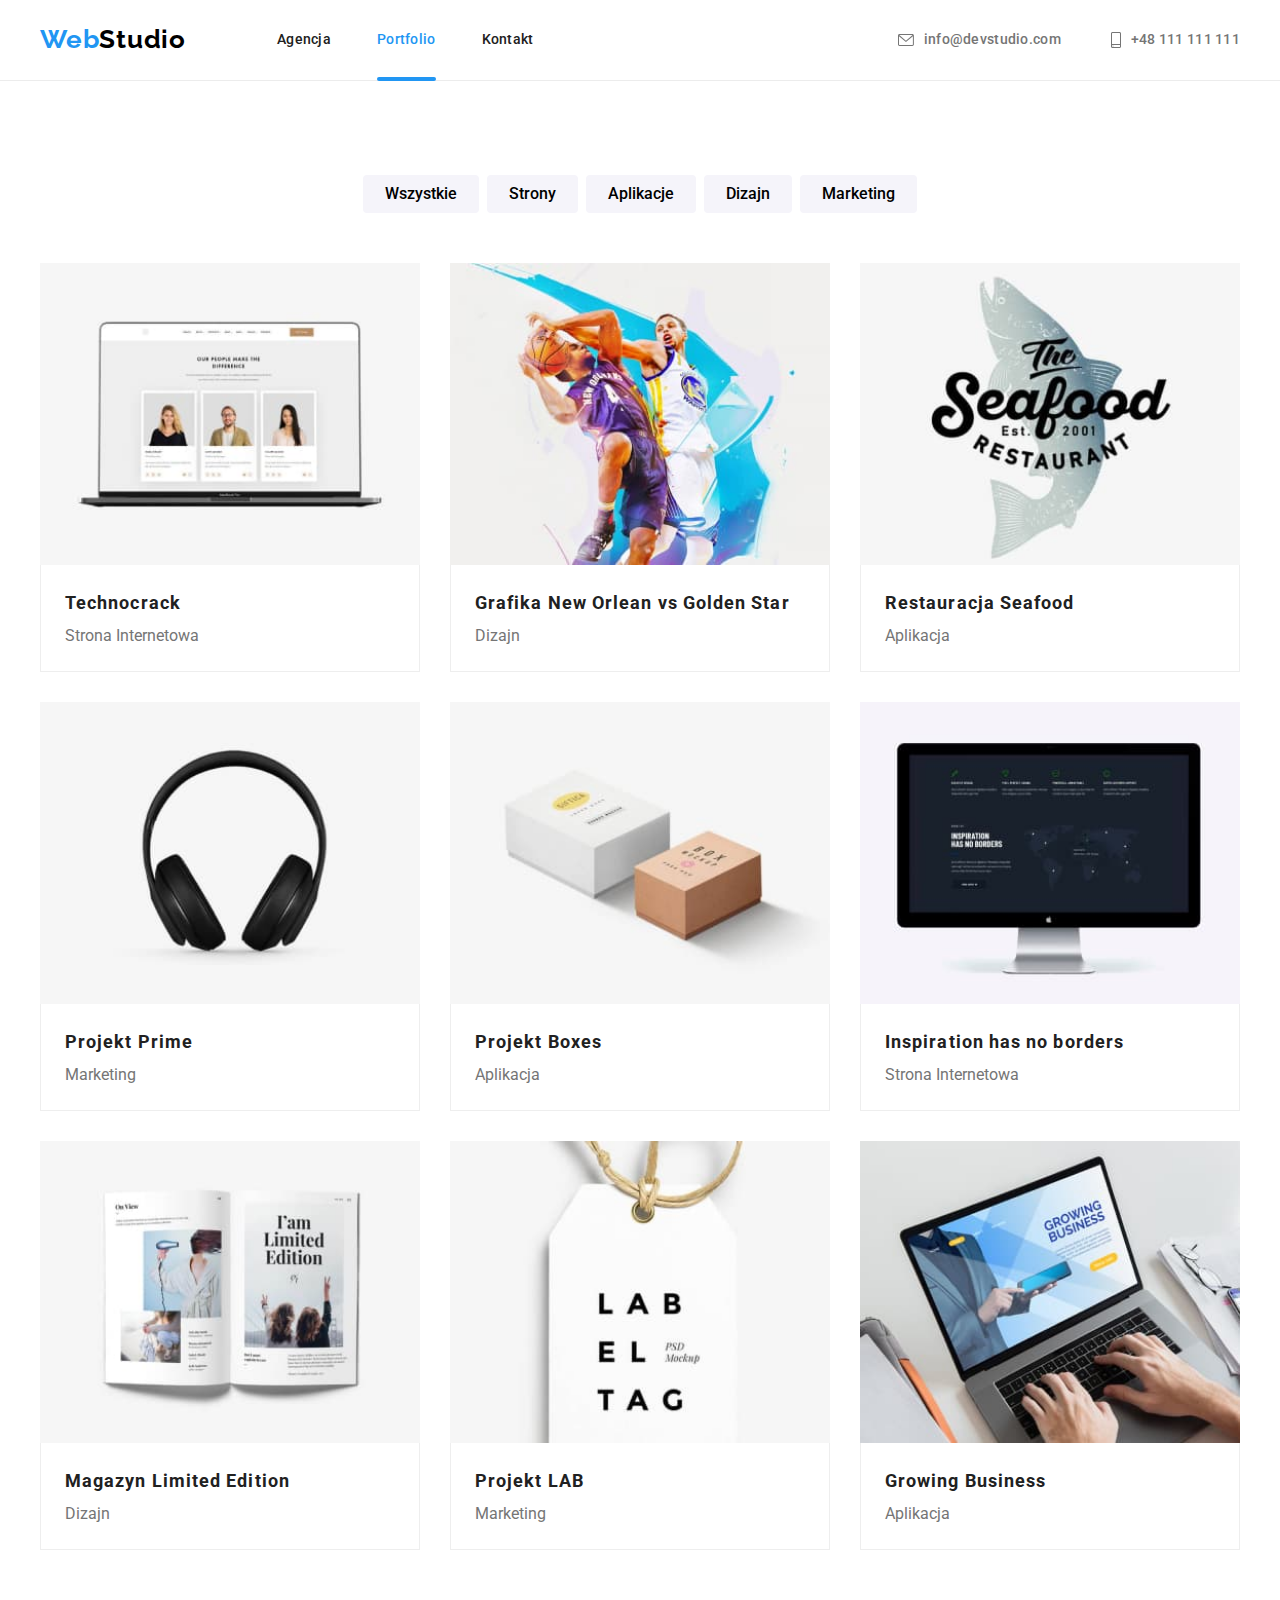
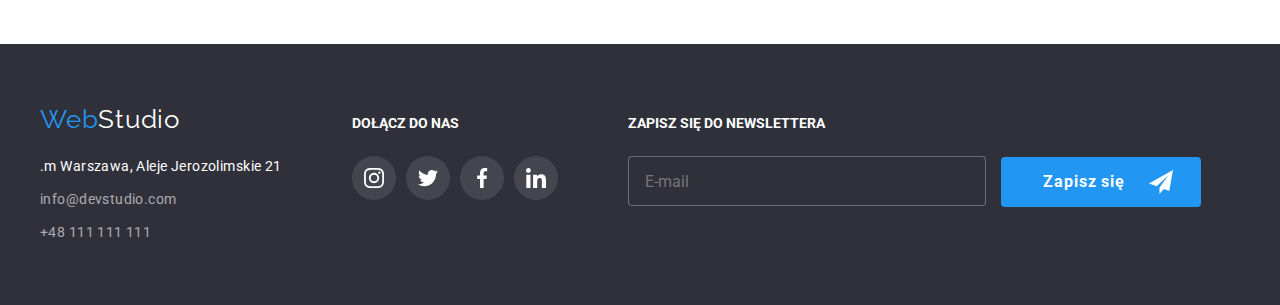
==== potrfolio.html @ 66e97cae "upload  files" ====
<!DOCTYPE html>
<html lang="pl">
  <head>
    <meta charset="UTF-8" />
    <meta http-equiv="X-UA-Compatible" content="IE=edge" />
    <meta name="viewport" content="width=device-width, initial-scale=1.0" />
    <title>Portfolio</title>
    <link rel="preconnect" href="https://fonts.googleapis.com" />
    <link rel="preconnect" href="https://fonts.gstatic.com" crossorigin />
    <link
      href="https://fonts.googleapis.com/css2?family=Raleway:ital,wght@0,700;1,700&family=Roboto:ital,wght@0,400;0,500;0,700;0,900;1,400;1,500;1,700;1,900&display=swap"
      rel="stylesheet"
    />

    <link
      rel="stylesheet"
      href="https://cdnjs.cloudflare.com/ajax/libs/modern-normalize/1.1.0/modern-normalize.css"
      integrity="sha512-Y0MM+V6ymRKN2zStTqzQ227DWhhp4Mzdo6gnlRnuaNCbc+YN/ZH0sBCLTM4M0oSy9c9VKiCvd4Jk44aCLrNS5Q=="
      crossorigin="anonymous"
      referrerpolicy="no-referrer"
    />

    <link rel="stylesheet" href="./css/styles.css" />
  </head>
  <body>
    <header class="header">
      <div class="container">
        <section class="header-section">
          <a href="./index.html" class="header-logo"
            ><span class="logo-blue">Web</span>Studio</a
          >
          <nav>
            <ul class="nav-list">
              <li><a href="./index.html" class="nav-links">Agencja</a></li>
              <li>
                <a href="./potrfolio.html" class="nav-links active-page"
                  >Portfolio</a
                >
              </li>
              <li><a href="#" class="nav-links">Kontakt</a></li>
            </ul>
          </nav>
          <ul class="contact-list">
            <li>
              <a class="header-contact" href="mailto:info@devstudio.com">
                <svg width="16" height="12" class="contact-icon">
                  <use href="./images/icons.svg#icon-envelope"></use>
                </svg>
                info@devstudio.com</a
              >
            </li>
            <li>
              <a class="header-contact" href="tel:+48111111111">
                <svg width="10" height="16" class="contact-icon">
                  <use href="./images/icons.svg#icon-smartphone"></use>
                </svg>
                +48 111 111 111</a
              >
            </li>
          </ul>
        </section>
      </div>
    </header>
    <main>
      <div class="container">
        <section class="section">
          <ul class="filters">
            <li><button type="button">Wszystkie</button></li>
            <li><button type="button">Strony</button></li>
            <li><button type="button">Aplikacje</button></li>
            <li><button type="button">Dizajn</button></li>
            <li><button type="button">Marketing</button></li>
          </ul>
          <section class="projects-section">
            <ul>
              <li>
                <figure>
                  <img
                    src="./images/img8.jpg"
                    alt="Laptop z otwartą stroną internetową"
                  />
                  <figcaption>
                    <h4>Technocrack</h4>
                    <p class="project-type">Strona Internetowa</p>
                  </figcaption>
                  <p class="project-description">
                    Technocrack jest popularną platformą wykorzystywaną do
                    rozpowszechniania koronawirusa. Firmy wykorzystują tę
                    platformę do celów szpiegowskich i ataków na
                    niezabezpieczone serwery konkurencji
                  </p>
                </figure>
              </li>
              <li>
                <figure>
                  <img
                    src="./images/img9.jpg"
                    alt="Dwóch koszykarzy walczących o piłkę"
                  />
                  <figcaption>
                    <h4>Grafika New Orlean vs Golden Star</h4>
                    <p class="project-type">Dizajn</p>
                  </figcaption>
                  <p class="project-description">
                    Technocrack jest popularną platformą wykorzystywaną do
                    rozpowszechniania koronawirusa. Firmy wykorzystują tę
                    platformę do celów szpiegowskich i ataków na
                    niezabezpieczone serwery konkurencji
                  </p>
                </figure>
              </li>
              <li>
                <figure>
                  <img src="./images/img10.jpg" alt="" />
                  <figcaption>
                    <h4>Restauracja Seafood</h4>
                    <p class="project-type">Aplikacja</p>
                  </figcaption>
                  <p class="project-description">
                    Technocrack jest popularną platformą wykorzystywaną do
                    rozpowszechniania koronawirusa. Firmy wykorzystują tę
                    platformę do celów szpiegowskich i ataków na
                    niezabezpieczone serwery konkurencji
                  </p>
                </figure>
              </li>
              <li>
                <figure>
                  <img src="./images/img11.jpg" alt="Sluchawki nauszne" />
                  <figcaption>
                    <h4>Projekt Prime</h4>
                    <p class="project-type">Marketing</p>
                  </figcaption>
                  <p class="project-description">
                    Technocrack jest popularną platformą wykorzystywaną do
                    rozpowszechniania koronawirusa. Firmy wykorzystują tę
                    platformę do celów szpiegowskich i ataków na
                    niezabezpieczone serwery konkurencji
                  </p>
                </figure>
              </li>
              <li>
                <figure>
                  <img src="./images/img12.jpg" alt="Dwa pudełka" />
                  <figcaption>
                    <h4>Projekt Boxes</h4>
                    <p class="project-type">Aplikacja</p>
                  </figcaption>
                  <p class="project-description">
                    Technocrack jest popularną platformą wykorzystywaną do
                    rozpowszechniania koronawirusa. Firmy wykorzystują tę
                    platformę do celów szpiegowskich i ataków na
                    niezabezpieczone serwery konkurencji
                  </p>
                </figure>
              </li>
              <li>
                <figure>
                  <img
                    src="./images/img13.jpg"
                    alt="Monitor z otwarta stroną internetową"
                  />
                  <figcaption>
                    <h4>Inspiration has no borders</h4>
                    <p class="project-type">Strona Internetowa</p>
                  </figcaption>
                  <p class="project-description">
                    Technocrack jest popularną platformą wykorzystywaną do
                    rozpowszechniania koronawirusa. Firmy wykorzystują tę
                    platformę do celów szpiegowskich i ataków na
                    niezabezpieczone serwery konkurencji
                  </p>
                </figure>
              </li>
              <li>
                <figure>
                  <img
                    src="./images/img14.jpg"
                    alt="Otwarte kolorowe czasopismo"
                  />
                  <figcaption>
                    <h4>Magazyn Limited Edition</h4>
                    <p class="project-type">Dizajn</p>
                  </figcaption>
                  <p class="project-description">
                    Technocrack jest popularną platformą wykorzystywaną do
                    rozpowszechniania koronawirusa. Firmy wykorzystują tę
                    platformę do celów szpiegowskich i ataków na
                    niezabezpieczone serwery konkurencji
                  </p>
                </figure>
              </li>
              <li>
                <figure>
                  <img
                    src="./images/img15.jpg"
                    alt="Biala zawieszka z napisem LABEL TAG"
                  />
                  <figcaption>
                    <h4>Projekt LAB</h4>
                    <p class="project-type">Marketing</p>
                  </figcaption>
                  <p class="project-description">
                    Technocrack jest popularną platformą wykorzystywaną do
                    rozpowszechniania koronawirusa. Firmy wykorzystują tę
                    platformę do celów szpiegowskich i ataków na
                    niezabezpieczone serwery konkurencji
                  </p>
                </figure>
              </li>
              <li>
                <figure>
                  <img
                    src="./images/img16.jpg"
                    alt="Laptop z otwartą aplikacją"
                  />
                  <figcaption>
                    <h4>Growing Business</h4>
                    <p class="project-type">Aplikacja</p>
                  </figcaption>
                  <p class="project-description">
                    Technocrack jest popularną platformą wykorzystywaną do
                    rozpowszechniania koronawirusa. Firmy wykorzystują tę
                    platformę do celów szpiegowskich i ataków na
                    niezabezpieczone serwery konkurencji
                  </p>
                </figure>
              </li>
            </ul>
          </section>
        </section>
      </div>
    </main>
    <footer class="footer">
      <div class="container">
        <ul class="footer-items">
          <li>
            <a href="/index.html" class="footer-logo"
              ><span class="logo-blue">Web</span>Studio</a
            >
            <address>
              <p>.m Warszawa, Aleje Jerozolimskie 21</p>
              <p>
                <a class="footer-link" href="mailto:info@devstudio.com"
                  >info@devstudio.com</a
                >
              </p>
              <p>
                <a class="footer-link" href="tel:+48111111111"
                  >+48 111 111 111</a
                >
              </p>
            </address>
          </li>
          <li>
            <h5>Dołącz do nas</h5>
            <ul class="footer-icon">
              <li>
                <svg width="20" height="20">
                  <use href="./images/icons.svg#icon-instagram"></use>
                </svg>
              </li>
              <li>
                <svg width="20" height="20">
                  <use href="./images/icons.svg#icon-twitter"></use>
                </svg>
              </li>
              <li>
                <svg width="20" height="20">
                  <use href="./images/icons.svg#icon-facebook"></use>
                </svg>
              </li>
              <li>
                <svg width="20" height="20">
                  <use href="./images/icons.svg#icon-linkedin"></use>
                </svg>
              </li>
            </ul>
          </li>
          <li>
            <form>
              <label>
                <h5>Zapisz się do newslettera</h5>
                <input
                  class="newsletter-input"
                  type="email"
                  name="newsletter"
                  placeholder="E-mail"
                />
              </label>
              <button class="newsletter-button" type="submit">
                <span>Zapisz się</span>
                <svg class="newsletter-icon" width="24" height="24">
                  <use href="./images/icons.svg#icon-send"></use>
                </svg>
              </button>
            </form>
          </li>
        </ul>
      </div>
    </footer>
  </body>
</html>
---- css/styles.css ----
* {
  box-sizing: content-box;
}

:root {
  --main-color: #212121;
  --active-color: #2196f3;
  --bg-color: #2f303a;
  --button-color: #f5f4fa;
  --p-color: #757575;
  --section-color: #f5f4fa;
  --border-color: #ececec;
  --card-bg: #fff;
  --text-color: #fff;
  --pic-border: #eeeeee;
  --logo-color: #000;
  --contact-color: rgba(255, 255, 255, 0.6);
  --icon-color: #afb1b8;
  --backdrop-color: rgba(0, 0, 0, 0.1);
  --description-bg: rgba(33, 150, 243, 0.9);
  --service-bg: rgba(47, 48, 58, 0.8);
  --footer-icon-bg: rgba(255, 255, 255, 0.1);
  --bg-gradient: rgba(47, 48, 58, 0.4);
  --form-border: rgba(33, 33, 33, 0.2);
}

body {
  font-family: "Roboto", sans-serif;
  color: var(--main-color);
  font-size: 16px;
}

ul {
  padding: 0;
  margin: 0;
  list-style: none;
}

h1,
h2,
h3,
h4,
h5,
h6,
p {
  margin: 0;
}

.container {
  max-width: 1200px;
  margin: 0 auto;
  padding: 0 15px;
}

.section {
  padding-top: 94px;
  padding-bottom: 94px;
}

/* header start */

.header {
  border-bottom: 1px solid var(--border-color);
}

.header-section {
  display: flex;
  align-items: center;
  justify-content: space-between;
  padding: 24px 0 25px;
}

.header-logo {
  flex-grow: 1;
  font-family: "Raleway", sans-serif;
  color: var(--logo-color);
  text-decoration: none;
  font-weight: 700;
  font-size: 26px;
  line-height: 1.2;
  letter-spacing: 0.03em;
}

.logo-blue {
  color: var(--active-color);
}

.nav-list {
  display: flex;
  flex-grow: 1;
}

.nav-list li:not(:last-child) {
  padding-right: 46px;
}

.nav-links {
  text-decoration: none;
  color: inherit;
  font-weight: 500;
  font-size: 14px;
  line-height: 1.17;
  letter-spacing: 0.02em;
  transition: color 250ms cubic-bezier(0.4, 0, 0.2, 1);
}

.nav-links:hover,
.nav-links:focus {
  color: var(--active-color);
  cursor: pointer;
}

.contact-list {
  display: flex;
  text-align: right;
  justify-content: flex-end;
  flex-grow: 4;
}

.contact-list li:not(:last-child) {
  padding-right: 50px;
}

.header-contact {
  display: flex;
  align-items: center;
  text-decoration: none;
  color: var(--p-color);
  font-weight: 500;
  font-size: 14px;
  line-height: 1.17;
  letter-spacing: 0.02em;
  fill: var(--p-color);
  transition: color 250ms cubic-bezier(0.4, 0, 0.2, 1),
    fill 250ms cubic-bezier(0.4, 0, 0.2, 1);
}

.contact-icon {
  padding-right: 10px;
}

.header-contact:hover,
.header-contact:focus {
  fill: var(--active-color);
  color: var(--active-color);
}

.active-page {
  color: var(--active-color);
  position: relative;
}

.active-page::after {
  position: absolute;
  top: 46px;
  display: block;
  content: "";
  width: 100%;
  height: 4px;
  background-color: var(--active-color);
  border-radius: 2px;
}

/* header end */

/* footer start */
.footer {
  color: var(--text-color);
  font-size: 14px;
  line-height: 1.71;
  background-color: var(--bg-color);
}

.footer-items {
  display: flex;
  align-items: baseline;
  gap: 70px;
}

.footer-items h5 {
  margin-bottom: 20px;
  text-transform: uppercase;
  font-weight: 700;
  font-size: 14px;
}

.footer-logo {
  display: block;
  padding-top: 60px;
  text-decoration: none;
  color: var(--text-color);
  font-family: "Raleway", sans-serif;
  font-size: 26px;
  line-height: 1.2;
  letter-spacing: 0.03em;
}

.footer address {
  padding-top: 20px;
  padding-bottom: 60px;
  font-style: normal;
  letter-spacing: 0.03em;
}

.footer-link {
  display: block;
  padding-top: 9px;
  color: var(--contact-color);
  text-decoration: none;
  transition: color 250ms cubic-bezier(0.4, 0, 0.2, 1);
}

.footer-link:hover,
.footer-link:focus {
  color: var(--active-color);
}

.footer-icon {
  display: flex;
  gap: 10px;
}

.footer-icon li {
  display: flex;
  gap: 10px;
  padding: 12px;
  fill: var(--text-color);
  background-color: var(--footer-icon-bg);
  border-radius: 50%;
  transition: background-color 250ms cubic-bezier(0.4, 0, 0.2, 1);
}

.footer-icon li:hover,
.footer-icon li:active {
  background-color: var(--active-color);
}

.newsletter-input {
  box-sizing: border-box;
  display: inline-block;
  width: 358px;
  height: 50px;
  padding: 15px 16px;
  font-size: 16px;
  color: var(--contact-color);
  background-color: var(--bg-color);
  border: 1px solid rgba(255, 255, 255, 0.3);
  border-radius: 4px;
}

.newsletter-button {
  position: relative;
  display: inline-block;
  height: 50px;
  width: 200px;
  margin-left: 12px;
  padding: 0;
  color: var(--text-color);
  font: inherit;
  text-align: left;
  font-weight: 700;
  font-size: 16px;
  line-height: 30px;
  letter-spacing: 0.06em;
  background-color: var(--active-color);
  border-radius: 4px;
  border: 0;
  cursor: pointer;
}

.newsletter-button span {
  padding-left: 42px;
}

.newsletter-icon {
  position: absolute;
  top: 13px;
  right: 28px;
  fill: var(--text-color);
}

/* footer end */

/* index main start */
.page-title {
  height: 600px;
  background-color: var(--bg-color);
  background-image: linear-gradient(
      to top,
      var(--bg-gradient),
      var(--bg-gradient)
    ),
    url(../images/bgimg.jpg);
  background-repeat: no-repeat;
  background-position: center;
}

.title {
  max-width: 700px;
  margin: 0 auto 30px;
  padding-top: 200px;
  color: var(--text-color);
  text-align: center;
  font-weight: 900;
  font-size: 44px;
  line-height: 1.36;
  text-transform: uppercase;
  letter-spacing: 0.06em;
}

.main-button {
  display: block;
  height: 50px;
  width: 200px;
  margin: 0 auto;
  font: inherit;
  color: var(--text-color);
  font-weight: 700;
  background-color: var(--active-color);
  border-radius: 4px;
  border: 0;
  cursor: pointer;
}

.advantages-section h3 {
  margin-bottom: 10px;
  font-weight: 700;
  font-size: 14px;
  line-height: 1.14;
}

.advantages-section p {
  font-size: 14px;
  line-height: 1.71;
  color: var(--p-color);
}

.advantages-section ul {
  display: flex;
  gap: 30px;
}

.advantages-section li {
  flex-basis: calc((100% - 90px) / 4);
}

.advantages-icon {
  margin-bottom: 30px;
  padding: 25px 100px;
  background-color: var(--button-color);
}

.service-section h2 {
  margin-bottom: 50px;
  text-align: center;
  font-weight: 700;
  font-size: 36px;
  line-height: 1.16;
}

.service-section ul {
  display: flex;
  gap: 30px;
}

.service-section img {
  display: block;
  max-width: 370px;
}

.service-section li {
  position: relative;
  flex-basis: calc((100%-60px) / 3);
}

.service-section p {
  position: absolute;
  bottom: 0;
  left: 0;
  width: 370px;
  padding: 27px 0;
  color: var(--card-bg);
  text-transform: uppercase;
  text-align: center;
  font-size: 14px;
  background-color: var(--service-bg);
}

.team-section {
  background-color: var(--section-color);
}

.team-section img {
  display: block;
  max-width: 270px;
}

.team-section h2 {
  margin-bottom: 50px;
  text-align: center;
  font-weight: 700;
  font-size: 36px;
  line-height: 1.16;
}

.team-members {
  display: flex;
  gap: 30px;
}

.team-section figure {
  margin: 0;
  text-align: center;
  background-color: var(--card-bg);
  box-shadow: 0px 1px 3px rgba(0, 0, 0, 0.12), 0px 1px 1px rgba(0, 0, 0, 0.14),
    0px 2px 1px rgba(0, 0, 0, 0.2);
  border-radius: 0px 0px 4px 4px;
}

.team-section figcaption {
  padding: 30px 0;
}

.team-section h4 {
  padding-bottom: 10px;
  font-weight: 500;
  line-height: 1.19;
  letter-spacing: 0.03em;
}

.team-section p {
  color: var(--p-color);
}

.social-icon {
  display: flex;
  gap: 10px;
  justify-content: center;
  margin-top: 16px;
}

.social-icon li {
  height: 20px;
  width: 20px;
  padding: 12px;
  fill: var(--icon-color);
  border-radius: 50%;
  transition: fill 250ms cubic-bezier(0.4, 0, 0.2, 1),
    background-color 250ms cubic-bezier(0.4, 0, 0.2, 1);
}

.social-icon li:hover,
.social-icon li:active {
  fill: var(--card-bg);
  border-radius: 50%;
  background-color: var(--active-color);
}

.client-section h2 {
  margin-bottom: 50px;
  text-align: center;
  font-weight: 700;
  font-size: 36px;
  line-height: 1.16;
}

.client-section ul {
  display: flex;
  gap: 30px;
}

.client-icon {
  height: 60px;
  width: 106px;
  padding: 16px 32px;
  fill: var(--icon-color);
  border: 1px solid var(--icon-color);
  border-radius: 4px;
  transition: fill 250ms cubic-bezier(0.4, 0, 0.2, 1),
    border-color 250ms cubic-bezier(0.4, 0, 0.2, 1);
}

.client-icon:hover,
.client-icon:focus {
  fill: var(--active-color);
  border-color: var(--active-color);
  cursor: pointer;
}

.modal {
  position: fixed;
  left: 50%;
  top: 50%;
  transform: translate(-50%, -50%);
  display: flex;
  margin: auto;
  height: 581px;
  width: 528px;
  background-color: var(--card-bg);
  border-radius: 4px;
}

.backdrop {
  position: fixed;
  left: 0;
  top: 0;
  display: block;
  margin: auto;
  width: 100%;
  height: 100%;
  background-color: var(--backdrop-color);
  visibility: visible;
  opacity: 1;
  transform: scale(100%);
  transition-property: visibility, opacity, transform;
  transition-duration: 250ms;
  transition-timing-function: cubic-bezier(0.4, 0, 0.2, 1);
}

.is-hidden {
  pointer-events: none;
  visibility: hidden;
  opacity: 0;
  transform: scale(150%);
}

.modal-close {
  position: fixed;
  top: 8px;
  right: 8px;
  width: 28px;
  height: 28px;
  padding: 0px;
  font-size: 13px;
  background-color: var(--card-bg);
  border-radius: 50%;
  border: 1px solid var(--backdrop-color);
  cursor: pointer;
}

.user-form {
  display: block;
  margin: 40px;
  width: 100%;
}

.form-title {
  font-weight: 700;
  font-size: 20px;
  line-height: 23.44px;
  letter-spacing: 0.03em;
  margin-bottom: 12px;
}

.label-name {
  font-size: 12px;
  line-height: 14.06px;
  letter-spacing: 0.01em;
  padding-bottom: 4px;
  color: var(--p-color);
}

.label-area {
  display: flex;
  width: 100%;
  margin-bottom: 10px;
  border: 1px solid var(--form-border);
  border-radius: 4px;
  transition: fill 250ms cubic-bezier(0.4, 0, 0.2, 1),
    border-color 250ms cubic-bezier(0.4, 0, 0.2, 1);
}

.label-area:focus-within {
  border-color: var(--active-color);
  fill: var(--active-color);
}

.input-area {
  width: 80%;
  padding: 11px;
  font-size: 16px;
  letter-spacing: 0.03em;
  border: none;
  outline: none;
}

.input-textarea {
  resize: none;
  width: 90%;
  z-index: -1;
  padding: 12px 16px;
  font-size: 12px;
  letter-spacing: 0.03em;
  border: none;
  outline: none;
}

.input-textarea:placeholder-shown {
  font-size: 12px;
  color: var(--p-color);
  opacity: 50%;
}

.form-icon {
  padding: 11px 0 11px 12px;
}

.privacy {
  display: block;
  margin: 20px auto 30px;
  text-align: center;
  font-size: 14px;
  letter-spacing: 0.03em;
  color: var(--p-color);
  cursor: pointer;
}

.privacy a {
  color: var(--active-color);
}

.custom-input {
  box-sizing: border-box;
  width: 16px;
  height: 15px;
  margin-right: 4px;
  border: 2px solid var(--main-color);
  border-radius: 2px;
  cursor: pointer;
}

.custom-input:checked {
  width: 16px;
  height: 15px;
  border: none;
  background-image: url("data:image/svg+xml;charset=utf8,%3Csvg xmlns='http://www.w3.org/2000/svg' width='16' height='15' fill='none'%3E%3Crect width='16' height='15' fill='%232196F3' rx='2'/%3E%3Cpath fill='%23fff' stroke='%23fff' stroke-width='.2' d='m3.957 7.752-.069-.066-.069.065-.888.842-.076.072.076.073 3.496 3.334.069.066.069-.066 7.504-7.158.076-.073-.076-.072-.882-.841-.069-.066-.069.066-6.553 6.246-2.539-2.422Z'/%3E%3C/svg%3E");
}

.hidden {
  -moz-appearance: none;
  -webkit-appearance: none;
  appearance: none;
}

.submit-button {
  display: block;
  height: 50px;
  width: 200px;
  margin: 30px auto 40px;
  font: inherit;
  color: var(--text-color);
  font-weight: 700;
  line-height: 30px;
  letter-spacing: 0.06em;
  background-color: var(--active-color);
  border-radius: 4px;
  border: 0;
  cursor: pointer;
}

/* index end */

/* portfolio start */

.filters {
  display: flex;
  justify-content: center;
  margin-bottom: 50px;
}

.filters button {
  padding: 6px 22px;
  font-size: 16px;
  font-family: inherit;
  font-weight: 500;
  line-height: 1.62;
  background-color: var(--button-color);
  cursor: pointer;
  border-radius: 4px;
  border: 0;
  transition: color 250ms cubic-bezier(0.4, 0, 0.2, 1),
    background-color 250ms cubic-bezier(0.4, 0, 0.2, 1),
    box-shadow 250ms cubic-bezier(0.4, 0, 0.2, 1);
}

.filters li:not(:last-child) {
  margin-right: 8px;
}

.filters button:hover,
.filters button:focus {
  color: var(--text-color);
  background-color: var(--active-color);
  box-shadow: 0px 4px 4px rgba(0, 0, 0, 0.25);
  cursor: pointer;
}

.projects-section figure {
  position: relative;
  margin: 0;
  overflow: hidden;
  transition: box-shadow 250ms cubic-bezier(0.4, 0, 0.2, 1);
}

.projects-section figure:hover,
.projects-section figure:active {
  box-shadow: 0px 1px 1px rgba(0, 0, 0, 0.12), 0px 4px 4px rgba(0, 0, 0, 0.06),
    1px 4px 6px rgba(0, 0, 0, 0.16);
}

.projects-section figcaption {
  position: relative;
  z-index: 5;
  padding: 20px 24px;
  border-left: 1px solid var(--pic-border);
  border-right: 1px solid var(--pic-border);
  border-bottom: 1px solid var(--pic-border);
  background-color: var(--card-bg);
}

.projects-section img {
  display: block;
  width: 100%;
}

.projects-section ul {
  display: flex;
  flex-wrap: wrap;
  gap: 30px;
}

.projects-section li {
  flex-basis: calc((100% - 60px) / 3);
}

.projects-section h4 {
  font-size: 18px;
  font-weight: 700;
  line-height: 2;
  letter-spacing: 0.06em;
}

.project-type {
  color: var(--p-color);
  line-height: 1.88;
}

.project-description {
  position: absolute;
  z-index: 3;
  height: 100%;
  padding: 49px 45px 49px 24px;
  color: var(--text-color);
  line-height: 1.56;
  letter-spacing: 0.03em;
  font-size: 18px;
  background-color: var(--description-bg);
  transform: translateY(0);
  transition-property: transform;
  transition-duration: 250ms;
  transition-timing-function: cubic-bezier(0.4, 0, 0.2, 1);
}

.projects-section figure:hover .project-description {
  transform: translateY(-408px);
}
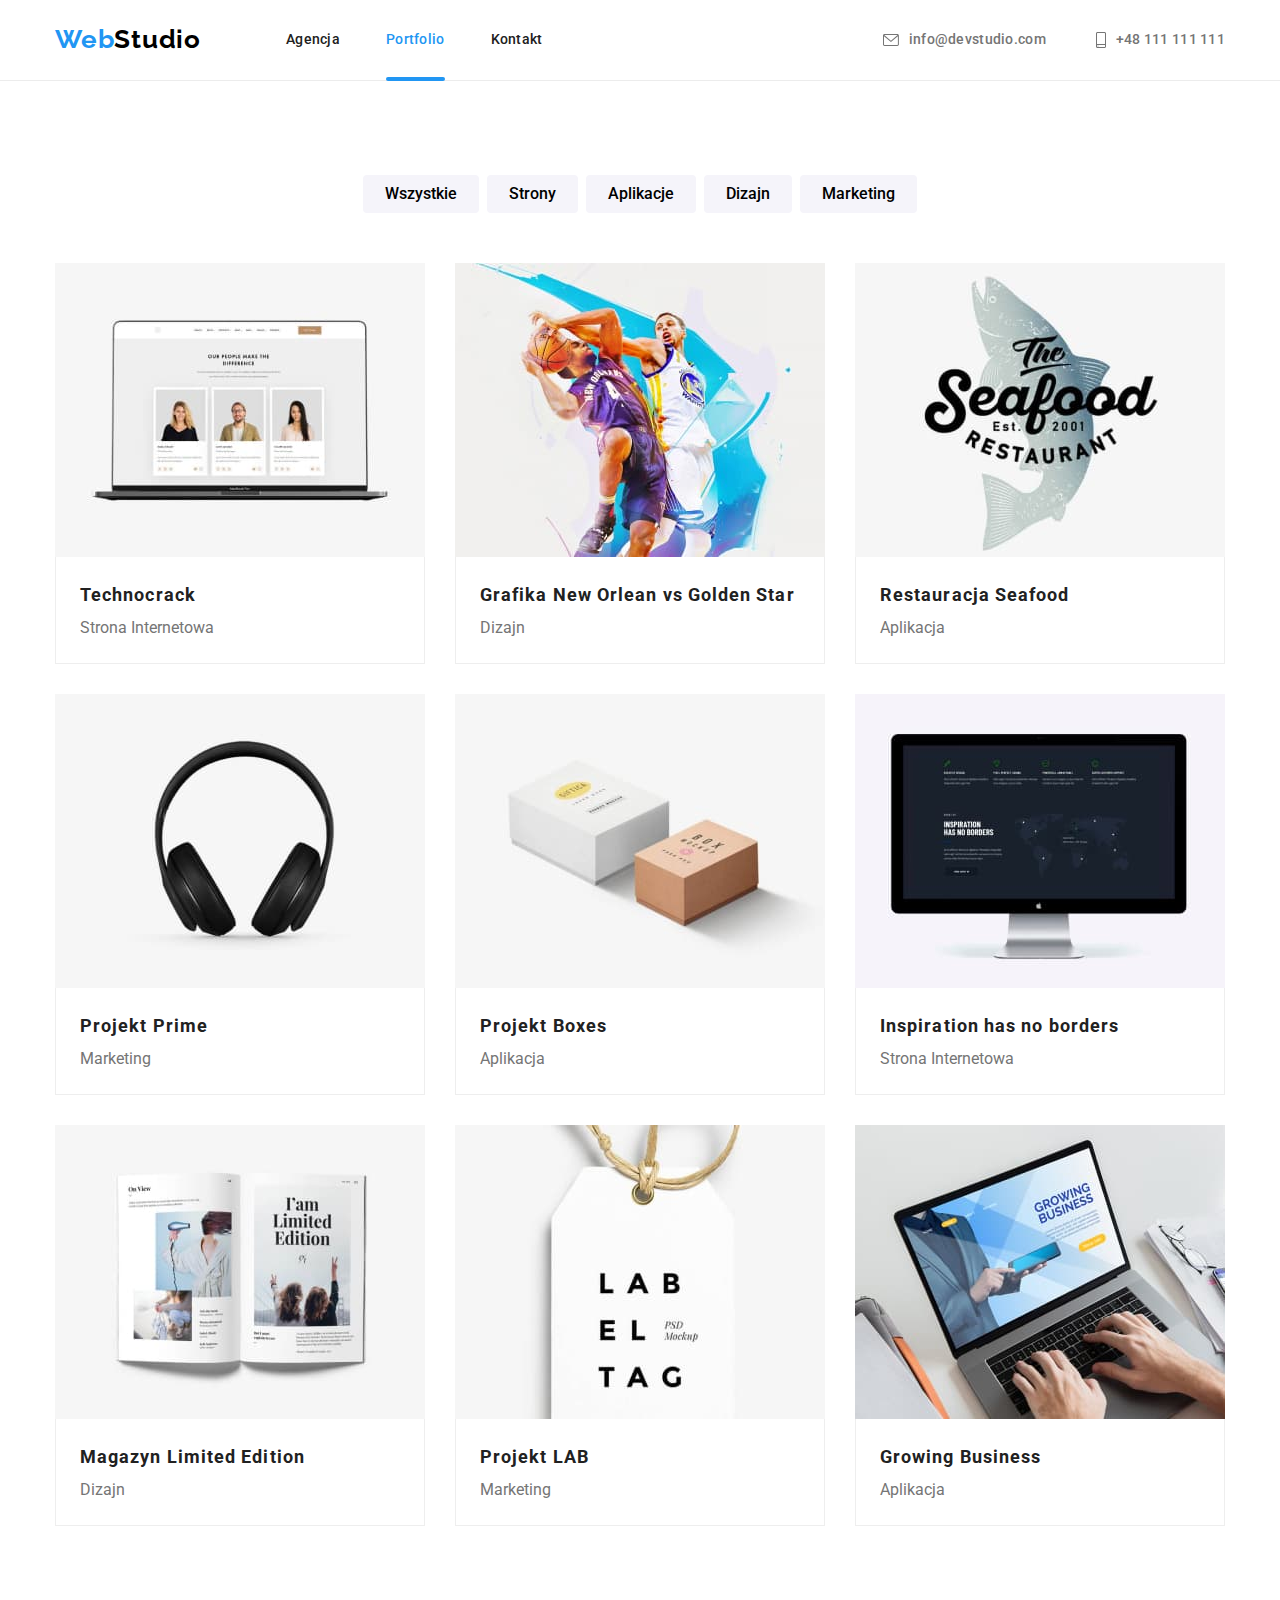
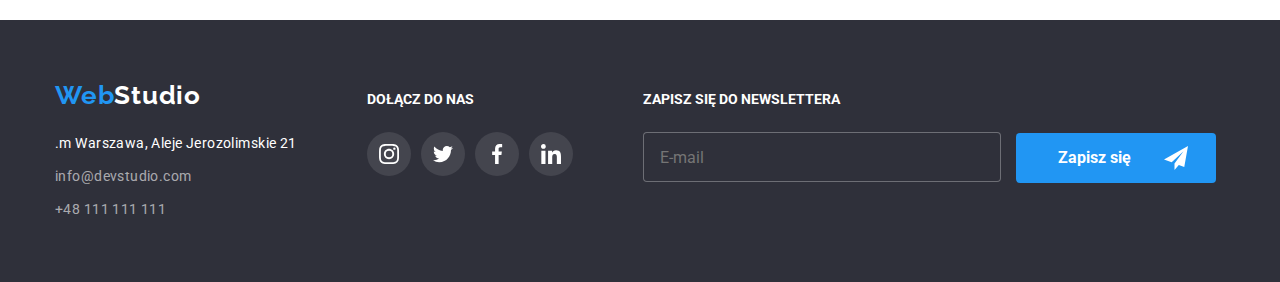
==== commit 9c4f7eb8: "update" ====
--- a/potrfolio.html
+++ b/potrfolio.html
@@ -25,33 +25,37 @@
   <body>
     <header class="header">
       <div class="container">
-        <section class="header-section">
-          <a href="./index.html" class="header-logo"
-            ><span class="logo-blue">Web</span>Studio</a
+        <section class="header__items">
+          <a href="./index.html" class="logo"
+            ><span class="logo--blue">Web</span>Studio</a
           >
           <nav>
-            <ul class="nav-list">
-              <li><a href="./index.html" class="nav-links">Agencja</a></li>
-              <li>
-                <a href="./potrfolio.html" class="nav-links active-page"
+            <ul class="nav">
+              <li class="nav__item">
+                <a href="./index.html" class="nav__link">Agencja</a>
+              </li>
+              <li class="nav__item">
+                <a href="./potrfolio.html" class="nav__link nav__link--active"
                   >Portfolio</a
                 >
               </li>
-              <li><a href="#" class="nav-links">Kontakt</a></li>
+              <li class="nav__item">
+                <a href="#" class="nav__link">Kontakt</a>
+              </li>
             </ul>
           </nav>
-          <ul class="contact-list">
+          <ul class="contacts">
             <li>
-              <a class="header-contact" href="mailto:info@devstudio.com">
-                <svg width="16" height="12" class="contact-icon">
+              <a class="contacts__link" href="mailto:info@devstudio.com">
+                <svg width="16" height="12" class="contacts__icon">
                   <use href="./images/icons.svg#icon-envelope"></use>
                 </svg>
                 info@devstudio.com</a
               >
             </li>
             <li>
-              <a class="header-contact" href="tel:+48111111111">
-                <svg width="10" height="16" class="contact-icon">
+              <a class="contacts__link" href="tel:+48111111111">
+                <svg width="10" height="16" class="contacts__icon">
                   <use href="./images/icons.svg#icon-smartphone"></use>
                 </svg>
                 +48 111 111 111</a
@@ -65,212 +69,236 @@
       <div class="container">
         <section class="section">
           <ul class="filters">
-            <li><button type="button">Wszystkie</button></li>
-            <li><button type="button">Strony</button></li>
-            <li><button type="button">Aplikacje</button></li>
-            <li><button type="button">Dizajn</button></li>
-            <li><button type="button">Marketing</button></li>
+            <li class="filters__item">
+              <button class="filters__button" type="button">Wszystkie</button>
+            </li>
+            <li class="filters__item">
+              <button class="filters__button" type="button">Strony</button>
+            </li>
+            <li class="filters__item">
+              <button class="filters__button" type="button">Aplikacje</button>
+            </li>
+            <li class="filters__item">
+              <button class="filters__button" type="button">Dizajn</button>
+            </li>
+            <li class="filters__item">
+              <button class="filters__button" type="button">Marketing</button>
+            </li>
           </ul>
-          <section class="projects-section">
-            <ul>
-              <li>
-                <figure>
-                  <img
-                    src="./images/img8.jpg"
-                    alt="Laptop z otwartą stroną internetową"
-                  />
-                  <figcaption>
-                    <h4>Technocrack</h4>
-                    <p class="project-type">Strona Internetowa</p>
-                  </figcaption>
-                  <p class="project-description">
-                    Technocrack jest popularną platformą wykorzystywaną do
-                    rozpowszechniania koronawirusa. Firmy wykorzystują tę
-                    platformę do celów szpiegowskich i ataków na
-                    niezabezpieczone serwery konkurencji
-                  </p>
-                </figure>
-              </li>
-              <li>
-                <figure>
-                  <img
-                    src="./images/img9.jpg"
-                    alt="Dwóch koszykarzy walczących o piłkę"
-                  />
-                  <figcaption>
-                    <h4>Grafika New Orlean vs Golden Star</h4>
-                    <p class="project-type">Dizajn</p>
-                  </figcaption>
-                  <p class="project-description">
-                    Technocrack jest popularną platformą wykorzystywaną do
-                    rozpowszechniania koronawirusa. Firmy wykorzystują tę
-                    platformę do celów szpiegowskich i ataków na
-                    niezabezpieczone serwery konkurencji
-                  </p>
-                </figure>
-              </li>
-              <li>
-                <figure>
-                  <img src="./images/img10.jpg" alt="" />
-                  <figcaption>
-                    <h4>Restauracja Seafood</h4>
-                    <p class="project-type">Aplikacja</p>
-                  </figcaption>
-                  <p class="project-description">
-                    Technocrack jest popularną platformą wykorzystywaną do
-                    rozpowszechniania koronawirusa. Firmy wykorzystują tę
-                    platformę do celów szpiegowskich i ataków na
-                    niezabezpieczone serwery konkurencji
-                  </p>
-                </figure>
-              </li>
-              <li>
-                <figure>
-                  <img src="./images/img11.jpg" alt="Sluchawki nauszne" />
-                  <figcaption>
-                    <h4>Projekt Prime</h4>
-                    <p class="project-type">Marketing</p>
-                  </figcaption>
-                  <p class="project-description">
-                    Technocrack jest popularną platformą wykorzystywaną do
-                    rozpowszechniania koronawirusa. Firmy wykorzystują tę
-                    platformę do celów szpiegowskich i ataków na
-                    niezabezpieczone serwery konkurencji
-                  </p>
-                </figure>
-              </li>
-              <li>
-                <figure>
-                  <img src="./images/img12.jpg" alt="Dwa pudełka" />
-                  <figcaption>
-                    <h4>Projekt Boxes</h4>
-                    <p class="project-type">Aplikacja</p>
-                  </figcaption>
-                  <p class="project-description">
-                    Technocrack jest popularną platformą wykorzystywaną do
-                    rozpowszechniania koronawirusa. Firmy wykorzystują tę
-                    platformę do celów szpiegowskich i ataków na
-                    niezabezpieczone serwery konkurencji
-                  </p>
-                </figure>
-              </li>
-              <li>
-                <figure>
-                  <img
-                    src="./images/img13.jpg"
-                    alt="Monitor z otwarta stroną internetową"
-                  />
-                  <figcaption>
-                    <h4>Inspiration has no borders</h4>
-                    <p class="project-type">Strona Internetowa</p>
-                  </figcaption>
-                  <p class="project-description">
-                    Technocrack jest popularną platformą wykorzystywaną do
-                    rozpowszechniania koronawirusa. Firmy wykorzystują tę
-                    platformę do celów szpiegowskich i ataków na
-                    niezabezpieczone serwery konkurencji
-                  </p>
-                </figure>
-              </li>
-              <li>
-                <figure>
-                  <img
-                    src="./images/img14.jpg"
-                    alt="Otwarte kolorowe czasopismo"
-                  />
-                  <figcaption>
-                    <h4>Magazyn Limited Edition</h4>
-                    <p class="project-type">Dizajn</p>
-                  </figcaption>
-                  <p class="project-description">
-                    Technocrack jest popularną platformą wykorzystywaną do
-                    rozpowszechniania koronawirusa. Firmy wykorzystują tę
-                    platformę do celów szpiegowskich i ataków na
-                    niezabezpieczone serwery konkurencji
-                  </p>
-                </figure>
-              </li>
-              <li>
-                <figure>
-                  <img
-                    src="./images/img15.jpg"
-                    alt="Biala zawieszka z napisem LABEL TAG"
-                  />
-                  <figcaption>
-                    <h4>Projekt LAB</h4>
-                    <p class="project-type">Marketing</p>
-                  </figcaption>
-                  <p class="project-description">
-                    Technocrack jest popularną platformą wykorzystywaną do
-                    rozpowszechniania koronawirusa. Firmy wykorzystują tę
-                    platformę do celów szpiegowskich i ataków na
-                    niezabezpieczone serwery konkurencji
-                  </p>
-                </figure>
-              </li>
-              <li>
-                <figure>
-                  <img
-                    src="./images/img16.jpg"
-                    alt="Laptop z otwartą aplikacją"
-                  />
-                  <figcaption>
-                    <h4>Growing Business</h4>
-                    <p class="project-type">Aplikacja</p>
-                  </figcaption>
-                  <p class="project-description">
-                    Technocrack jest popularną platformą wykorzystywaną do
-                    rozpowszechniania koronawirusa. Firmy wykorzystują tę
-                    platformę do celów szpiegowskich i ataków na
-                    niezabezpieczone serwery konkurencji
-                  </p>
-                </figure>
-              </li>
-            </ul>
-          </section>
+          <ul class="projects">
+            <li class="projects__item">
+              <figure class="projects__figure">
+                <img
+                  class="projects__image"
+                  src="./images/img8.jpg"
+                  alt="Laptop z otwartą stroną internetową"
+                />
+                <figcaption class="projects__caption">
+                  <h4 class="projects__name">Technocrack</h4>
+                  <p class="projects__type">Strona Internetowa</p>
+                </figcaption>
+                <p class="projects__description">
+                  Technocrack jest popularną platformą wykorzystywaną do
+                  rozpowszechniania koronawirusa. Firmy wykorzystują tę
+                  platformę do celów szpiegowskich i ataków na niezabezpieczone
+                  serwery konkurencji
+                </p>
+              </figure>
+            </li>
+            <li class="projects__item">
+              <figure class="projects__figure">
+                <img
+                  class="projects__image"
+                  src="./images/img9.jpg"
+                  alt="Dwóch koszykarzy walczących o piłkę"
+                />
+                <figcaption class="projects__caption">
+                  <h4 class="projects__name">
+                    Grafika New Orlean vs Golden Star
+                  </h4>
+                  <p class="projects__type">Dizajn</p>
+                </figcaption>
+                <p class="projects__description">
+                  Technocrack jest popularną platformą wykorzystywaną do
+                  rozpowszechniania koronawirusa. Firmy wykorzystują tę
+                  platformę do celów szpiegowskich i ataków na niezabezpieczone
+                  serwery konkurencji
+                </p>
+              </figure>
+            </li>
+            <li class="projects__item">
+              <figure class="projects__figure">
+                <img class="projects__image" src="./images/img10.jpg" alt="" />
+                <figcaption class="projects__caption">
+                  <h4 class="projects__name">Restauracja Seafood</h4>
+                  <p class="projects__type">Aplikacja</p>
+                </figcaption>
+                <p class="projects__description">
+                  Technocrack jest popularną platformą wykorzystywaną do
+                  rozpowszechniania koronawirusa. Firmy wykorzystują tę
+                  platformę do celów szpiegowskich i ataków na niezabezpieczone
+                  serwery konkurencji
+                </p>
+              </figure>
+            </li>
+            <li class="projects__item">
+              <figure class="projects__figure">
+                <img
+                  class="projects__image"
+                  src="./images/img11.jpg"
+                  alt="Sluchawki nauszne"
+                />
+                <figcaption class="projects__caption">
+                  <h4 class="projects__name">Projekt Prime</h4>
+                  <p class="projects__type">Marketing</p>
+                </figcaption>
+                <p class="projects__description">
+                  Technocrack jest popularną platformą wykorzystywaną do
+                  rozpowszechniania koronawirusa. Firmy wykorzystują tę
+                  platformę do celów szpiegowskich i ataków na niezabezpieczone
+                  serwery konkurencji
+                </p>
+              </figure>
+            </li>
+            <li class="projects__item">
+              <figure class="projects__figure">
+                <img
+                  class="projects__image"
+                  src="./images/img12.jpg"
+                  alt="Dwa pudełka"
+                />
+                <figcaption class="projects__caption">
+                  <h4 class="projects__name">Projekt Boxes</h4>
+                  <p class="projects__type">Aplikacja</p>
+                </figcaption>
+                <p class="projects__description">
+                  Technocrack jest popularną platformą wykorzystywaną do
+                  rozpowszechniania koronawirusa. Firmy wykorzystują tę
+                  platformę do celów szpiegowskich i ataków na niezabezpieczone
+                  serwery konkurencji
+                </p>
+              </figure>
+            </li>
+            <li class="projects-item">
+              <figure class="projects__figure">
+                <img
+                  class="projects__image"
+                  src="./images/img13.jpg"
+                  alt="Monitor z otwarta stroną internetową"
+                />
+                <figcaption class="projects__caption">
+                  <h4 class="projects__name">Inspiration has no borders</h4>
+                  <p class="projects__type">Strona Internetowa</p>
+                </figcaption>
+                <p class="projects__description">
+                  Technocrack jest popularną platformą wykorzystywaną do
+                  rozpowszechniania koronawirusa. Firmy wykorzystują tę
+                  platformę do celów szpiegowskich i ataków na niezabezpieczone
+                  serwery konkurencji
+                </p>
+              </figure>
+            </li>
+            <li class="projects__item">
+              <figure class="projects__figure">
+                <img
+                  class="projects__image"
+                  src="./images/img14.jpg"
+                  alt="Otwarte kolorowe czasopismo"
+                />
+                <figcaption class="projects__caption">
+                  <h4 class="projects__name">Magazyn Limited Edition</h4>
+                  <p class="projects__type">Dizajn</p>
+                </figcaption>
+                <p class="projects__description">
+                  Technocrack jest popularną platformą wykorzystywaną do
+                  rozpowszechniania koronawirusa. Firmy wykorzystują tę
+                  platformę do celów szpiegowskich i ataków na niezabezpieczone
+                  serwery konkurencji
+                </p>
+              </figure>
+            </li>
+            <li class="projects__item">
+              <figure class="projects__figure">
+                <img
+                  class="projects__image"
+                  src="./images/img15.jpg"
+                  alt="Biala zawieszka z napisem LABEL TAG"
+                />
+                <figcaption class="projects__caption">
+                  <h4 class="projects__name">Projekt LAB</h4>
+                  <p class="projects__type">Marketing</p>
+                </figcaption>
+                <p class="projects__description">
+                  Technocrack jest popularną platformą wykorzystywaną do
+                  rozpowszechniania koronawirusa. Firmy wykorzystują tę
+                  platformę do celów szpiegowskich i ataków na niezabezpieczone
+                  serwery konkurencji
+                </p>
+              </figure>
+            </li>
+            <li class="projects__item">
+              <figure class="projects__figure">
+                <img
+                  class="projects__image"
+                  src="./images/img16.jpg"
+                  alt="Laptop z otwartą aplikacją"
+                />
+                <figcaption class="projects__caption">
+                  <h4 class="projects__name">Growing Business</h4>
+                  <p class="projects__type">Aplikacja</p>
+                </figcaption>
+                <p class="projects__description">
+                  Technocrack jest popularną platformą wykorzystywaną do
+                  rozpowszechniania koronawirusa. Firmy wykorzystują tę
+                  platformę do celów szpiegowskich i ataków na niezabezpieczone
+                  serwery konkurencji
+                </p>
+              </figure>
+            </li>
+          </ul>
         </section>
       </div>
     </main>
     <footer class="footer">
       <div class="container">
-        <ul class="footer-items">
+        <ul class="footer__items">
           <li>
-            <a href="/index.html" class="footer-logo"
-              ><span class="logo-blue">Web</span>Studio</a
+            <a href="/index.html" class="logo footer__logo"
+              ><span class="logo--blue">Web</span>Studio</a
             >
             <address>
               <p>.m Warszawa, Aleje Jerozolimskie 21</p>
               <p>
-                <a class="footer-link" href="mailto:info@devstudio.com"
+                <a class="footer__link" href="mailto:info@devstudio.com"
                   >info@devstudio.com</a
                 >
               </p>
               <p>
-                <a class="footer-link" href="tel:+48111111111"
+                <a class="footer__link" href="tel:+48111111111"
                   >+48 111 111 111</a
                 >
               </p>
             </address>
           </li>
           <li>
-            <h5>Dołącz do nas</h5>
-            <ul class="footer-icon">
-              <li>
+            <h5 class="footer__heading">Dołącz do nas</h5>
+            <ul class="socials">
+              <li class="socials__icon footer__socials">
                 <svg width="20" height="20">
                   <use href="./images/icons.svg#icon-instagram"></use>
                 </svg>
               </li>
-              <li>
+              <li class="socials__icon footer__socials">
                 <svg width="20" height="20">
                   <use href="./images/icons.svg#icon-twitter"></use>
                 </svg>
               </li>
-              <li>
+              <li class="socials__icon footer__socials">
                 <svg width="20" height="20">
                   <use href="./images/icons.svg#icon-facebook"></use>
                 </svg>
               </li>
-              <li>
+              <li class="socials__icon footer__socials">
                 <svg width="20" height="20">
                   <use href="./images/icons.svg#icon-linkedin"></use>
                 </svg>
@@ -280,17 +308,17 @@
           <li>
             <form>
               <label>
-                <h5>Zapisz się do newslettera</h5>
+                <h5 class="footer__heading">Zapisz się do newslettera</h5>
                 <input
-                  class="newsletter-input"
+                  class="newsletter__input"
                   type="email"
                   name="newsletter"
                   placeholder="E-mail"
                 />
               </label>
-              <button class="newsletter-button" type="submit">
-                <span>Zapisz się</span>
-                <svg class="newsletter-icon" width="24" height="24">
+              <button class="button newsletter__button" type="submit">
+                Zapisz się
+                <svg class="button__icon" width="24" height="24">
                   <use href="./images/icons.svg#icon-send"></use>
                 </svg>
               </button>
--- a/css/styles.css
+++ b/css/styles.css
@@ -1,5 +1,5 @@
 * {
-  box-sizing: content-box;
+  box-sizing: border-box;
 }
 
 :root {
@@ -63,14 +63,14 @@
   border-bottom: 1px solid var(--border-color);
 }
 
-.header-section {
+.header__items {
   display: flex;
   align-items: center;
   justify-content: space-between;
   padding: 24px 0 25px;
 }
 
-.header-logo {
+.logo {
   flex-grow: 1;
   font-family: "Raleway", sans-serif;
   color: var(--logo-color);
@@ -81,20 +81,20 @@
   letter-spacing: 0.03em;
 }
 
-.logo-blue {
+.logo--blue {
   color: var(--active-color);
 }
 
-.nav-list {
+.nav {
   display: flex;
   flex-grow: 1;
 }
 
-.nav-list li:not(:last-child) {
+.nav__item:not(:last-child) {
   padding-right: 46px;
 }
 
-.nav-links {
+.nav__link {
   text-decoration: none;
   color: inherit;
   font-weight: 500;
@@ -104,24 +104,24 @@
   transition: color 250ms cubic-bezier(0.4, 0, 0.2, 1);
 }
 
-.nav-links:hover,
-.nav-links:focus {
+.nav__link:hover,
+.nav__link:focus {
   color: var(--active-color);
   cursor: pointer;
 }
 
-.contact-list {
+.contacts {
   display: flex;
   text-align: right;
   justify-content: flex-end;
   flex-grow: 4;
 }
 
-.contact-list li:not(:last-child) {
+.contacts li:not(:last-child) {
   padding-right: 50px;
 }
 
-.header-contact {
+.contacts__link {
   display: flex;
   align-items: center;
   text-decoration: none;
@@ -135,22 +135,23 @@
     fill 250ms cubic-bezier(0.4, 0, 0.2, 1);
 }
 
-.contact-icon {
+.contacts__icon {
+  box-sizing: content-box;
   padding-right: 10px;
 }
 
-.header-contact:hover,
-.header-contact:focus {
+.contacts__link:hover,
+.contacts__link:focus {
   fill: var(--active-color);
   color: var(--active-color);
 }
 
-.active-page {
+.nav__link--active {
   color: var(--active-color);
   position: relative;
 }
 
-.active-page::after {
+.nav__link--active::after {
   position: absolute;
   top: 46px;
   display: block;
@@ -171,28 +172,22 @@
   background-color: var(--bg-color);
 }
 
-.footer-items {
-  display: flex;
+.footer__items {
+  display: flex;
+  padding-top: 60px;
   align-items: baseline;
   gap: 70px;
 }
 
-.footer-items h5 {
+.footer__logo {
+  color: var(--text-color);
+}
+
+.footer__heading {
   margin-bottom: 20px;
   text-transform: uppercase;
   font-weight: 700;
   font-size: 14px;
-}
-
-.footer-logo {
-  display: block;
-  padding-top: 60px;
-  text-decoration: none;
-  color: var(--text-color);
-  font-family: "Raleway", sans-serif;
-  font-size: 26px;
-  line-height: 1.2;
-  letter-spacing: 0.03em;
 }
 
 .footer address {
@@ -202,7 +197,7 @@
   letter-spacing: 0.03em;
 }
 
-.footer-link {
+.footer__link {
   display: block;
   padding-top: 9px;
   color: var(--contact-color);
@@ -210,32 +205,41 @@
   transition: color 250ms cubic-bezier(0.4, 0, 0.2, 1);
 }
 
-.footer-link:hover,
-.footer-link:focus {
+.footer__link:hover,
+.footer__link:focus {
   color: var(--active-color);
 }
 
-.footer-icon {
+.socials {
   display: flex;
   gap: 10px;
-}
-
-.footer-icon li {
-  display: flex;
-  gap: 10px;
+  justify-content: center;
+  margin-top: 16px;
+}
+
+.socials__icon {
+  box-sizing: border-box;
+  display: flex;
+  width: 44px;
+  height: 44px;
   padding: 12px;
+  fill: var(--icon-color);
+  border-radius: 50%;
+  transition: background-color 250ms cubic-bezier(0.4, 0, 0.2, 1);
+}
+
+.footer__socials {
   fill: var(--text-color);
   background-color: var(--footer-icon-bg);
-  border-radius: 50%;
-  transition: background-color 250ms cubic-bezier(0.4, 0, 0.2, 1);
-}
-
-.footer-icon li:hover,
-.footer-icon li:active {
+}
+
+.socials__icon:hover,
+.socials__icon:active {
   background-color: var(--active-color);
-}
-
-.newsletter-input {
+  fill: var(--text-color);
+}
+
+.newsletter__input {
   box-sizing: border-box;
   display: inline-block;
   width: 358px;
@@ -248,31 +252,17 @@
   border-radius: 4px;
 }
 
-.newsletter-button {
+.newsletter__button {
+  box-sizing: border-box;
   position: relative;
   display: inline-block;
-  height: 50px;
-  width: 200px;
   margin-left: 12px;
-  padding: 0;
+  padding-left: 42px;
   color: var(--text-color);
-  font: inherit;
   text-align: left;
-  font-weight: 700;
-  font-size: 16px;
-  line-height: 30px;
-  letter-spacing: 0.06em;
-  background-color: var(--active-color);
-  border-radius: 4px;
-  border: 0;
-  cursor: pointer;
-}
-
-.newsletter-button span {
-  padding-left: 42px;
-}
-
-.newsletter-icon {
+}
+
+.button__icon {
   position: absolute;
   top: 13px;
   right: 28px;
@@ -295,7 +285,7 @@
   background-position: center;
 }
 
-.title {
+.page-title__heading {
   max-width: 700px;
   margin: 0 auto 30px;
   padding-top: 200px;
@@ -308,12 +298,10 @@
   letter-spacing: 0.06em;
 }
 
-.main-button {
-  display: block;
+.button {
   height: 50px;
   width: 200px;
-  margin: 0 auto;
-  font: inherit;
+  font-size: 16px;
   color: var(--text-color);
   font-weight: 700;
   background-color: var(--active-color);
@@ -322,35 +310,40 @@
   cursor: pointer;
 }
 
-.advantages-section h3 {
-  margin-bottom: 10px;
-  font-weight: 700;
+.page-title__button {
+  display: block;
+  margin: 0 auto;
+}
+
+.advantages {
+  display: flex;
+  gap: 30px;
   font-size: 14px;
-  line-height: 1.14;
-}
-
-.advantages-section p {
-  font-size: 14px;
-  line-height: 1.71;
-  color: var(--p-color);
-}
-
-.advantages-section ul {
-  display: flex;
-  gap: 30px;
-}
-
-.advantages-section li {
-  flex-basis: calc((100% - 90px) / 4);
-}
-
-.advantages-icon {
+}
+
+.advantages__icon {
+  box-sizing: content-box;
   margin-bottom: 30px;
   padding: 25px 100px;
   background-color: var(--button-color);
 }
 
-.service-section h2 {
+.advantages__heading {
+  margin-bottom: 10px;
+  font-weight: 700;
+  line-height: 1.14;
+}
+
+.advantages__item {
+  flex-basis: calc((100% - 90px) / 4);
+}
+
+.advantages__description {
+  line-height: 1.71;
+  color: var(--p-color);
+}
+
+.section__heading {
   margin-bottom: 50px;
   text-align: center;
   font-weight: 700;
@@ -358,22 +351,22 @@
   line-height: 1.16;
 }
 
-.service-section ul {
+.services {
   display: flex;
   gap: 30px;
 }
 
-.service-section img {
+.services__picture {
   display: block;
   max-width: 370px;
 }
 
-.service-section li {
+.services__item {
   position: relative;
   flex-basis: calc((100%-60px) / 3);
 }
 
-.service-section p {
+.services__description {
   position: absolute;
   bottom: 0;
   left: 0;
@@ -386,29 +379,21 @@
   background-color: var(--service-bg);
 }
 
-.team-section {
+.team {
   background-color: var(--section-color);
 }
 
-.team-section img {
+.team-card__picture {
   display: block;
   max-width: 270px;
 }
 
-.team-section h2 {
-  margin-bottom: 50px;
-  text-align: center;
-  font-weight: 700;
-  font-size: 36px;
-  line-height: 1.16;
-}
-
 .team-members {
   display: flex;
   gap: 30px;
 }
 
-.team-section figure {
+.team-card {
   margin: 0;
   text-align: center;
   background-color: var(--card-bg);
@@ -417,61 +402,28 @@
   border-radius: 0px 0px 4px 4px;
 }
 
-.team-section figcaption {
+.team-card__caption {
   padding: 30px 0;
 }
 
-.team-section h4 {
+.team-card__name {
   padding-bottom: 10px;
   font-weight: 500;
   line-height: 1.19;
   letter-spacing: 0.03em;
 }
 
-.team-section p {
+.team-card__title {
   color: var(--p-color);
 }
 
-.social-icon {
-  display: flex;
-  gap: 10px;
-  justify-content: center;
-  margin-top: 16px;
-}
-
-.social-icon li {
-  height: 20px;
-  width: 20px;
-  padding: 12px;
-  fill: var(--icon-color);
-  border-radius: 50%;
-  transition: fill 250ms cubic-bezier(0.4, 0, 0.2, 1),
-    background-color 250ms cubic-bezier(0.4, 0, 0.2, 1);
-}
-
-.social-icon li:hover,
-.social-icon li:active {
-  fill: var(--card-bg);
-  border-radius: 50%;
-  background-color: var(--active-color);
-}
-
-.client-section h2 {
-  margin-bottom: 50px;
-  text-align: center;
-  font-weight: 700;
-  font-size: 36px;
-  line-height: 1.16;
-}
-
-.client-section ul {
+.clients {
   display: flex;
   gap: 30px;
 }
 
-.client-icon {
-  height: 60px;
-  width: 106px;
+.clients__icon {
+  box-sizing: content-box;
   padding: 16px 32px;
   fill: var(--icon-color);
   border: 1px solid var(--icon-color);
@@ -480,8 +432,8 @@
     border-color 250ms cubic-bezier(0.4, 0, 0.2, 1);
 }
 
-.client-icon:hover,
-.client-icon:focus {
+.clients__icon:hover,
+.clients__icon:focus {
   fill: var(--active-color);
   border-color: var(--active-color);
   cursor: pointer;
@@ -668,7 +620,7 @@
   margin-bottom: 50px;
 }
 
-.filters button {
+.filters__button {
   padding: 6px 22px;
   font-size: 16px;
   font-family: inherit;
@@ -683,32 +635,46 @@
     box-shadow 250ms cubic-bezier(0.4, 0, 0.2, 1);
 }
 
-.filters li:not(:last-child) {
+.filters__item:not(:last-child) {
   margin-right: 8px;
 }
 
-.filters button:hover,
-.filters button:focus {
+.filters__button:hover,
+.filters__button:focus {
   color: var(--text-color);
   background-color: var(--active-color);
   box-shadow: 0px 4px 4px rgba(0, 0, 0, 0.25);
   cursor: pointer;
 }
 
-.projects-section figure {
+.projects {
+  display: flex;
+  flex-wrap: wrap;
+  gap: 30px;
+}
+
+.projects__item {
+  flex-basis: calc((100% - 60px) / 3);
+}
+
+.projects__figure {
   position: relative;
   margin: 0;
   overflow: hidden;
   transition: box-shadow 250ms cubic-bezier(0.4, 0, 0.2, 1);
 }
 
-.projects-section figure:hover,
-.projects-section figure:active {
+.projects__figure:hover,
+.projects__figure:active {
   box-shadow: 0px 1px 1px rgba(0, 0, 0, 0.12), 0px 4px 4px rgba(0, 0, 0, 0.06),
     1px 4px 6px rgba(0, 0, 0, 0.16);
 }
 
-.projects-section figcaption {
+.projects__image {
+  display: block;
+}
+
+.projects__caption {
   position: relative;
   z-index: 5;
   padding: 20px 24px;
@@ -718,34 +684,19 @@
   background-color: var(--card-bg);
 }
 
-.projects-section img {
-  display: block;
-  width: 100%;
-}
-
-.projects-section ul {
-  display: flex;
-  flex-wrap: wrap;
-  gap: 30px;
-}
-
-.projects-section li {
-  flex-basis: calc((100% - 60px) / 3);
-}
-
-.projects-section h4 {
+.projects__name {
   font-size: 18px;
   font-weight: 700;
   line-height: 2;
   letter-spacing: 0.06em;
 }
 
-.project-type {
+.projects__type {
   color: var(--p-color);
   line-height: 1.88;
 }
 
-.project-description {
+.projects__description {
   position: absolute;
   z-index: 3;
   height: 100%;
@@ -761,6 +712,6 @@
   transition-timing-function: cubic-bezier(0.4, 0, 0.2, 1);
 }
 
-.projects-section figure:hover .project-description {
+.projects__figure:hover .projects__description {
   transform: translateY(-408px);
 }
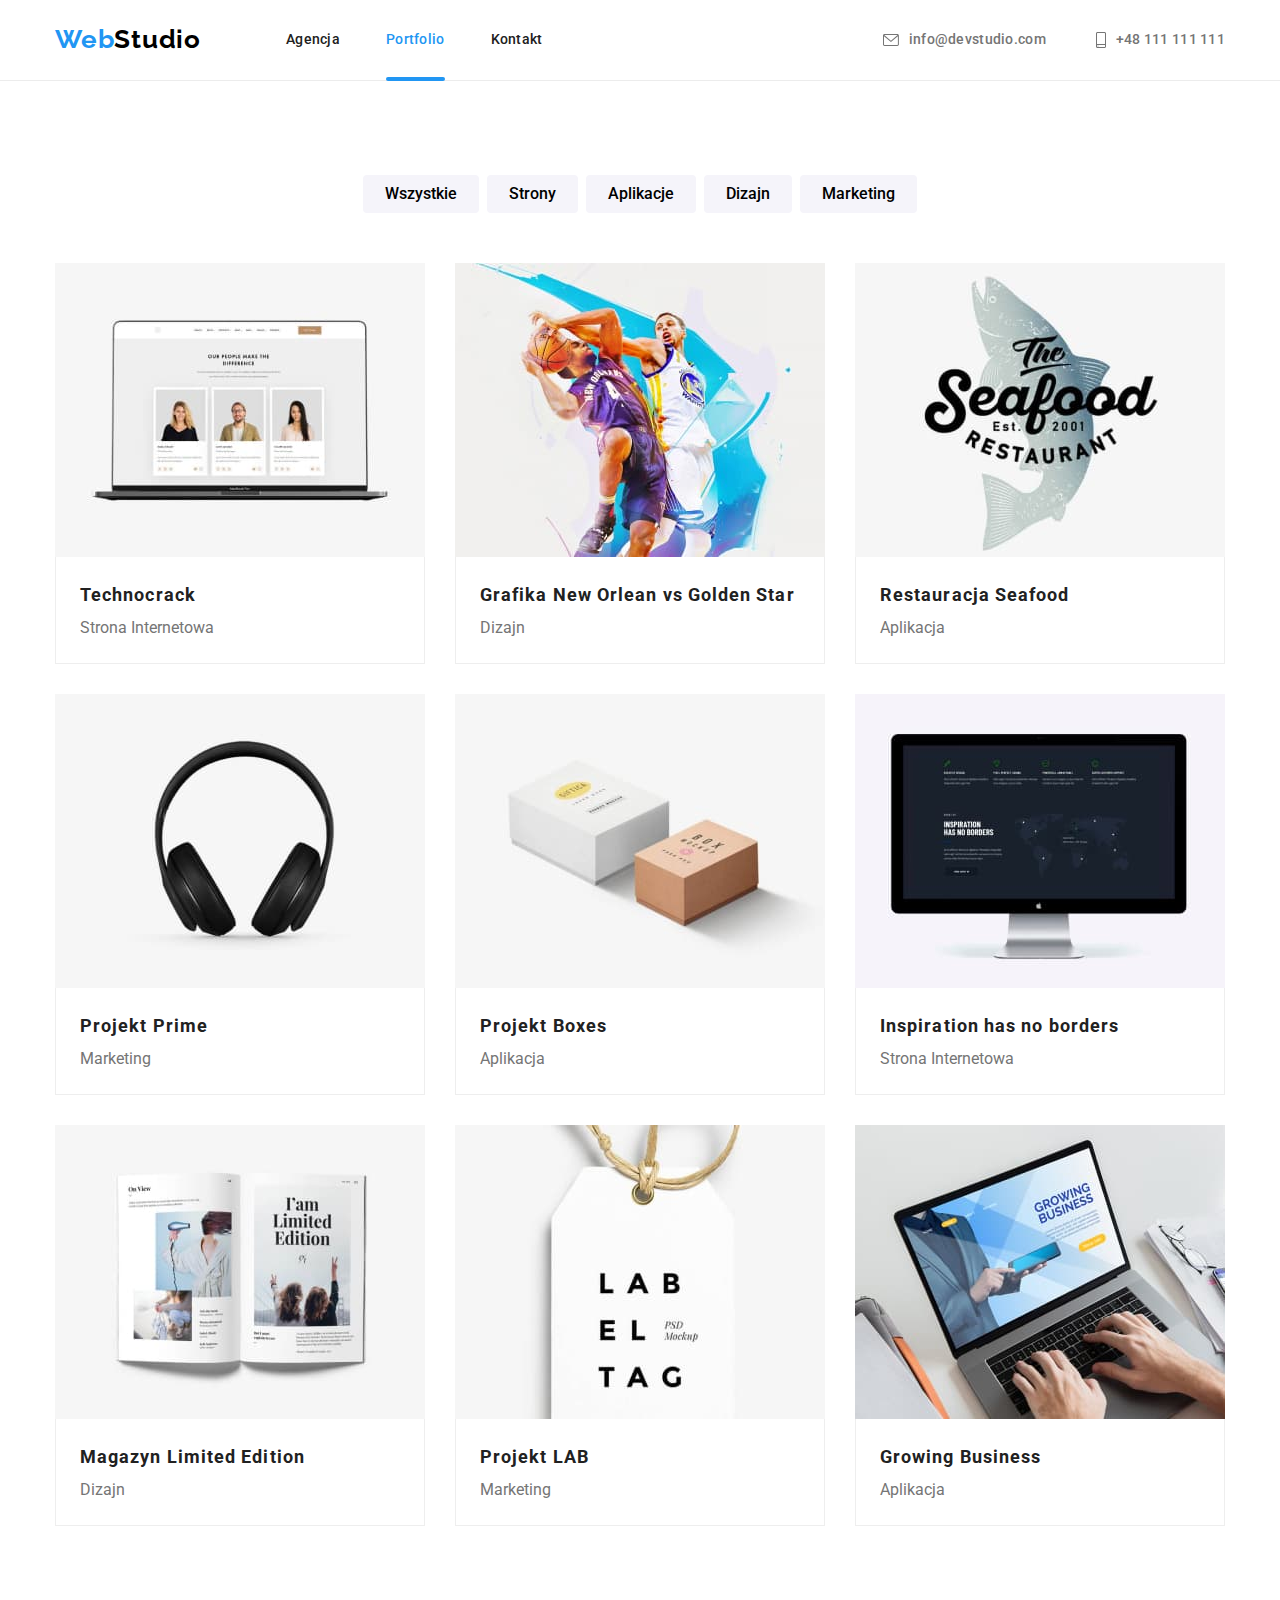
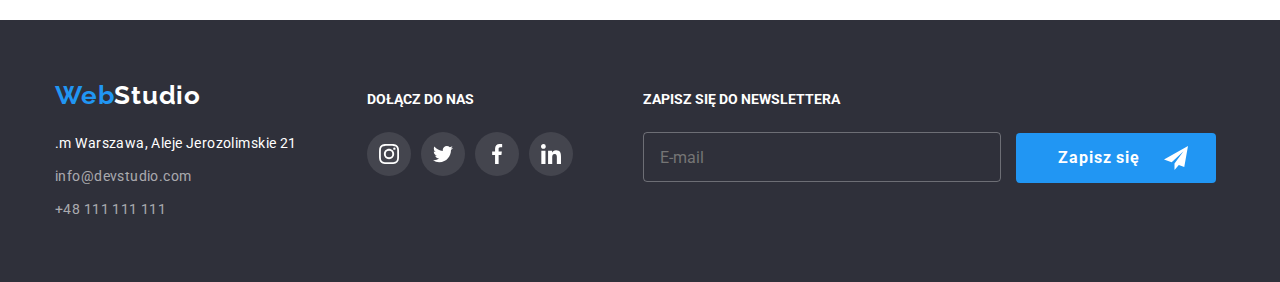
==== commit 1b3af1ab: "update" ====
--- a/potrfolio.html
+++ b/potrfolio.html
@@ -20,14 +20,14 @@
       referrerpolicy="no-referrer"
     />
 
-    <link rel="stylesheet" href="./css/styles.css" />
+    <link rel="stylesheet" href="./css/main.min.css" />
   </head>
   <body>
     <header class="header">
       <div class="container">
         <section class="header__items">
-          <a href="./index.html" class="logo"
-            ><span class="logo--blue">Web</span>Studio</a
+          <a href="./index.html" class="header__logo"
+            ><span class="logo--accent">Web</span>Studio</a
           >
           <nav>
             <ul class="nav">
@@ -45,7 +45,7 @@
             </ul>
           </nav>
           <ul class="contacts">
-            <li>
+            <li class="contacts__item">
               <a class="contacts__link" href="mailto:info@devstudio.com">
                 <svg width="16" height="12" class="contacts__icon">
                   <use href="./images/icons.svg#icon-envelope"></use>
@@ -53,7 +53,7 @@
                 info@devstudio.com</a
               >
             </li>
-            <li>
+            <li class="contacts__item">
               <a class="contacts__link" href="tel:+48111111111">
                 <svg width="10" height="16" class="contacts__icon">
                   <use href="./images/icons.svg#icon-smartphone"></use>
@@ -264,17 +264,17 @@
         <ul class="footer__items">
           <li>
             <a href="/index.html" class="logo footer__logo"
-              ><span class="logo--blue">Web</span>Studio</a
+              ><span class="logo--accent">Web</span>Studio</a
             >
-            <address>
+            <address class="address">
               <p>.m Warszawa, Aleje Jerozolimskie 21</p>
               <p>
-                <a class="footer__link" href="mailto:info@devstudio.com"
+                <a class="address__link" href="mailto:info@devstudio.com"
                   >info@devstudio.com</a
                 >
               </p>
               <p>
-                <a class="footer__link" href="tel:+48111111111"
+                <a class="address__link" href="tel:+48111111111"
                   >+48 111 111 111</a
                 >
               </p>
--- a/css/main.min.css
+++ b/css/main.min.css
@@ -0,0 +1 @@
+.advantages{display:-webkit-box;display:-ms-flexbox;display:flex;gap:30px;font-size:14px}.advantages__icon{-webkit-box-sizing:content-box;box-sizing:content-box;margin-bottom:30px;padding:25px 100px;background-color:#f5f4fa}.advantages__heading{margin-bottom:10px;font-weight:700;line-height:1.14}.advantages__item{-ms-flex-preferred-size:calc((100% - 90px)/4);flex-basis:calc((100% - 90px)/4)}.advantages__description{line-height:1.71;color:#757575}.button,.modal__button{height:50px;width:200px;font-size:16px;color:#fff;font-weight:700;letter-spacing:.06em;background-color:#2196f3;border-radius:4px;border:0;cursor:pointer}.clients{display:-webkit-box;display:-ms-flexbox;display:flex;gap:30px}.clients__icon{-webkit-box-sizing:content-box;box-sizing:content-box;padding:16px 32px;fill:#afb1b8;border:1px solid #afb1b8;border-radius:4px;-webkit-transition:fill 250ms cubic-bezier(0.4, 0, 0.2, 1),border-color 250ms cubic-bezier(0.4, 0, 0.2, 1);transition:fill 250ms cubic-bezier(0.4, 0, 0.2, 1),border-color 250ms cubic-bezier(0.4, 0, 0.2, 1)}.clients__icon:hover,.clients__icon:focus{fill:#2196f3;border-color:#2196f3;cursor:pointer}.filters{display:-webkit-box;display:-ms-flexbox;display:flex;-webkit-box-pack:center;-ms-flex-pack:center;justify-content:center;margin-bottom:50px}.filters__button{padding:6px 22px;font-size:16px;font-family:inherit;font-weight:500;line-height:1.62;background-color:#f5f4fa;cursor:pointer;border-radius:4px;border:0;-webkit-transition:color 250ms cubic-bezier(0.4, 0, 0.2, 1),background-color 250ms cubic-bezier(0.4, 0, 0.2, 1),-webkit-box-shadow 250ms cubic-bezier(0.4, 0, 0.2, 1);transition:color 250ms cubic-bezier(0.4, 0, 0.2, 1),background-color 250ms cubic-bezier(0.4, 0, 0.2, 1),-webkit-box-shadow 250ms cubic-bezier(0.4, 0, 0.2, 1);transition:color 250ms cubic-bezier(0.4, 0, 0.2, 1),background-color 250ms cubic-bezier(0.4, 0, 0.2, 1),box-shadow 250ms cubic-bezier(0.4, 0, 0.2, 1);transition:color 250ms cubic-bezier(0.4, 0, 0.2, 1),background-color 250ms cubic-bezier(0.4, 0, 0.2, 1),box-shadow 250ms cubic-bezier(0.4, 0, 0.2, 1),-webkit-box-shadow 250ms cubic-bezier(0.4, 0, 0.2, 1)}.filters__button:hover,.filters__button:focus{color:#fff;background-color:#2196f3;-webkit-box-shadow:0px 4px 4px rgba(0,0,0,.25);box-shadow:0px 4px 4px rgba(0,0,0,.25);cursor:pointer}.filters__item:not(:last-child){margin-right:8px}.footer{color:#fff;font-size:14px;line-height:1.71;background-color:#2f303a}.footer__items{display:-webkit-box;display:-ms-flexbox;display:flex;padding-top:60px;-webkit-box-align:baseline;-ms-flex-align:baseline;align-items:baseline;gap:70px}.footer__logo{color:#fff}.footer__heading{margin-bottom:20px;text-transform:uppercase;font-weight:700;font-size:14px}.address{padding-top:20px;padding-bottom:60px;font-style:normal;letter-spacing:.03em}.address__link{display:block;padding-top:9px;color:rgba(255,255,255,.6);text-decoration:none;-webkit-transition:color 250ms cubic-bezier(0.4, 0, 0.2, 1);transition:color 250ms cubic-bezier(0.4, 0, 0.2, 1)}.address__link:hover,.address__link:focus{color:#2196f3}.footer__socials{fill:#fff;background-color:rgba(255,255,255,.1)}.newsletter__input{display:inline-block;width:358px;height:50px;padding:15px 16px;font-size:16px;color:rgba(255,255,255,.6);background-color:rgba(0,0,0,0);border:1px solid rgba(255,255,255,.3);border-radius:4px}.newsletter__button{-webkit-box-sizing:border-box;box-sizing:border-box;position:relative;display:inline-block;margin-left:12px;padding-left:42px;color:#fff;text-align:left}.button__icon{position:absolute;top:13px;right:28px;fill:#fff}*{-webkit-box-sizing:border-box;box-sizing:border-box}body{font-family:"Roboto",sans-serif;color:#212121;font-size:16px}ul{padding:0;margin:0;list-style:none}h1,h2,h3,h4,h5,h6,p{margin:0}.container{max-width:1200px;margin:0 auto;padding:0 15px}.section{padding-top:94px;padding-bottom:94px}.section__heading{margin-bottom:50px;text-align:center;font-weight:700;font-size:36px;line-height:1.16}.header{border-bottom:1px solid #ececec}.header__items{display:-webkit-box;display:-ms-flexbox;display:flex;-webkit-box-align:center;-ms-flex-align:center;align-items:center;-webkit-box-pack:justify;-ms-flex-pack:justify;justify-content:space-between;padding:24px 0 25px}.header__logo{-webkit-box-flex:1;-ms-flex-positive:1;flex-grow:1;color:#000}.nav{display:-webkit-box;display:-ms-flexbox;display:flex;-webkit-box-flex:1;-ms-flex-positive:1;flex-grow:1}.nav__item:not(:last-child){padding-right:46px}.nav__link{text-decoration:none;color:inherit;font-weight:500;font-size:14px;line-height:1.17;letter-spacing:.02em;-webkit-transition:color 250ms cubic-bezier(0.4, 0, 0.2, 1);transition:color 250ms cubic-bezier(0.4, 0, 0.2, 1)}.nav__link:hover,.nav__link:active{color:#2196f3;cursor:pointer}.nav__link--active{position:relative;color:#2196f3}.nav__link--active::after{position:absolute;top:46px;display:block;content:"";width:100%;height:4px;background-color:#2196f3;border-radius:2px}.contacts{display:-webkit-box;display:-ms-flexbox;display:flex;text-align:right;-webkit-box-pack:end;-ms-flex-pack:end;justify-content:flex-end;-webkit-box-flex:4;-ms-flex-positive:4;flex-grow:4}.contacts__item:not(:last-child){padding-right:50px}.contacts__link{display:-webkit-box;display:-ms-flexbox;display:flex;-webkit-box-align:center;-ms-flex-align:center;align-items:center;text-decoration:none;color:#757575;font-weight:500;font-size:14px;line-height:1.17;letter-spacing:.02em;fill:#757575;-webkit-transition:color 250ms cubic-bezier(0.4, 0, 0.2, 1),fill 250ms cubic-bezier(0.4, 0, 0.2, 1);transition:color 250ms cubic-bezier(0.4, 0, 0.2, 1),fill 250ms cubic-bezier(0.4, 0, 0.2, 1)}.contacts__link:hover,.contacts__link:focus{fill:#2196f3;color:#2196f3}.contacts__icon{-webkit-box-sizing:content-box;box-sizing:content-box;padding-right:10px}.footer__logo,.header__logo{font-family:"Raleway",sans-serif;font-size:26px;font-weight:700;line-height:1.2;letter-spacing:.03em;text-decoration:none}.logo--accent{color:#2196f3}.backdrop{position:fixed;left:0;top:0;display:block;margin:auto;width:100%;height:100%;background-color:rgba(0,0,0,.1);visibility:visible;opacity:1;-webkit-transform:scale(100%);transform:scale(100%);-webkit-transition-property:visibility,opacity,-webkit-transform;transition-property:visibility,opacity,-webkit-transform;transition-property:visibility,opacity,transform;transition-property:visibility,opacity,transform,-webkit-transform;-webkit-transition-duration:250ms;transition-duration:250ms;-webkit-transition-timing-function:cubic-bezier(0.4, 0, 0.2, 1);transition-timing-function:cubic-bezier(0.4, 0, 0.2, 1)}.modal{position:fixed;left:50%;top:50%;-webkit-transform:translate(-50%, -50%);transform:translate(-50%, -50%);display:-webkit-box;display:-ms-flexbox;display:flex;margin:auto;height:581px;width:528px;background-color:#fff;border-radius:4px}.modal__close{position:fixed;top:8px;right:8px;width:28px;height:28px;padding:0px;font-size:13px;background-color:rgba(0,0,0,0);border-radius:50%;border:1px solid rgba(0,0,0,.1);cursor:pointer}.modal__button{display:block;margin:30px auto 40px}.is-hidden{pointer-events:none;visibility:hidden;opacity:0;-webkit-transform:scale(150%);transform:scale(150%)}.user-form{display:block;margin:40px;width:100%}.user-form__title{margin-bottom:12px;text-align:center;font-weight:700;font-size:20px;line-height:23.44px;letter-spacing:.03em}.label__name{font-size:12px;line-height:14.06px;letter-spacing:.01em;padding-bottom:4px;color:var(--p-color)}.label__area{display:-webkit-box;display:-ms-flexbox;display:flex;width:100%;margin-bottom:10px;border:1px solid rgba(33,33,33,.2);border-radius:4px;-webkit-transition:fill 250ms cubic-bezier(0.4, 0, 0.2, 1),border-color 250ms cubic-bezier(0.4, 0, 0.2, 1);transition:fill 250ms cubic-bezier(0.4, 0, 0.2, 1),border-color 250ms cubic-bezier(0.4, 0, 0.2, 1)}.label__input{width:80%;padding:11px;font-size:16px;letter-spacing:.03em;border:none;outline:none}.label__textinput{resize:none;width:90%;z-index:-1;padding:12px 16px;font-size:12px;letter-spacing:.03em;border:none;outline:none}.label__textinput:-moz-placeholder-shown{font-size:12px;color:var(--p-color);opacity:50%}.label__textinput:-ms-input-placeholder{font-size:12px;color:var(--p-color);opacity:50%}.label__textinput:placeholder-shown{font-size:12px;color:var(--p-color);opacity:50%}.label__icon{padding:11px 0 11px 12px}.privacy{display:block;margin:20px auto 30px;text-align:center;font-size:14px;letter-spacing:.03em;color:#757575;cursor:pointer}.privacy__link{color:#2196f3}.privacy__input{-webkit-box-sizing:border-box;box-sizing:border-box;width:16px;height:15px;margin-right:4px;border:2px solid #212121;border-radius:2px;cursor:pointer}.privacy__input:checked{width:16px;height:15px;border:none;background-image:url("data:image/svg+xml;charset=utf8,%3Csvg xmlns='http://www.w3.org/2000/svg' width='16' height='15' fill='none'%3E%3Crect width='16' height='15' fill='%232196F3' rx='2'/%3E%3Cpath fill='%23fff' stroke='%23fff' stroke-width='.2' d='m3.957 7.752-.069-.066-.069.065-.888.842-.076.072.076.073 3.496 3.334.069.066.069-.066 7.504-7.158.076-.073-.076-.072-.882-.841-.069-.066-.069.066-6.553 6.246-2.539-2.422Z'/%3E%3C/svg%3E")}.privacy__input--hidden{-moz-appearance:none;-webkit-appearance:none;appearance:none}.page-title{height:600px;background-color:#2f303a;background-image:-webkit-gradient(linear, left bottom, left top, from(rgba(47, 48, 58, 0.4)), to(rgba(47, 48, 58, 0.4))),url(../images/bgimg.jpg);background-image:linear-gradient(to top, rgba(47, 48, 58, 0.4), rgba(47, 48, 58, 0.4)),url(../images/bgimg.jpg);background-repeat:no-repeat;background-position:center}.page-title__heading{max-width:700px;margin:0 auto 30px;padding-top:200px;color:#fff;text-align:center;font-weight:900;font-size:44px;line-height:1.36;text-transform:uppercase;letter-spacing:.06em}.page-title__button{display:block;margin:0 auto}.projects{display:-webkit-box;display:-ms-flexbox;display:flex;-ms-flex-wrap:wrap;flex-wrap:wrap;gap:30px}.projects__item{-ms-flex-preferred-size:calc((100% - 60px)/3);flex-basis:calc((100% - 60px)/3)}.projects__figure{position:relative;margin:0;overflow:hidden;-webkit-transition:-webkit-box-shadow 250ms cubic-bezier(0.4, 0, 0.2, 1);transition:-webkit-box-shadow 250ms cubic-bezier(0.4, 0, 0.2, 1);transition:box-shadow 250ms cubic-bezier(0.4, 0, 0.2, 1);transition:box-shadow 250ms cubic-bezier(0.4, 0, 0.2, 1), -webkit-box-shadow 250ms cubic-bezier(0.4, 0, 0.2, 1)}.projects__figure:hover,.projects__figure:active{-webkit-box-shadow:0px 1px 1px rgba(0,0,0,.12),0px 4px 4px rgba(0,0,0,.06),1px 4px 6px rgba(0,0,0,.16);box-shadow:0px 1px 1px rgba(0,0,0,.12),0px 4px 4px rgba(0,0,0,.06),1px 4px 6px rgba(0,0,0,.16)}.projects__image{display:block}.projects__caption{position:relative;z-index:5;padding:20px 24px;border-left:1px solid #eee;border-right:1px solid #eee;border-bottom:1px solid #eee;background-color:#fff}.projects__name{font-size:18px;font-weight:700;line-height:2;letter-spacing:.06em}.projects__type{color:#757575;line-height:1.88}.projects__description{position:absolute;z-index:3;height:100%;padding:49px 45px 49px 24px;color:#fff;line-height:1.56;letter-spacing:.03em;font-size:18px;background-color:rgba(33,150,243,.9);-webkit-transform:translateY(0);transform:translateY(0);-webkit-transition-property:-webkit-transform;transition-property:-webkit-transform;transition-property:transform;transition-property:transform, -webkit-transform;-webkit-transition-duration:250ms;transition-duration:250ms;-webkit-transition-timing-function:cubic-bezier(0.4, 0, 0.2, 1);transition-timing-function:cubic-bezier(0.4, 0, 0.2, 1)}.projects__figure:hover .projects__description{-webkit-transform:translateY(-408px);transform:translateY(-408px)}.services{display:-webkit-box;display:-ms-flexbox;display:flex;gap:30px}.services__picture{display:block;max-width:370px}.services__item{position:relative;-ms-flex-preferred-size:calc((100% - 60px)/3);flex-basis:calc((100% - 60px)/3)}.services__description{position:absolute;bottom:0;left:0;width:370px;padding:27px 0;color:#fff;text-transform:uppercase;text-align:center;font-size:14px;background-color:rgba(47,48,58,.8)}.socials{display:-webkit-box;display:-ms-flexbox;display:flex;gap:10px;-webkit-box-pack:center;-ms-flex-pack:center;justify-content:center;margin-top:16px}.socials__icon,.team-card__socials,.footer__socials{-webkit-box-sizing:border-box;box-sizing:border-box;display:-webkit-box;display:-ms-flexbox;display:flex;width:44px;height:44px;padding:12px;border-radius:50%;-webkit-transition:background-color 250ms cubic-bezier(0.4, 0, 0.2, 1);transition:background-color 250ms cubic-bezier(0.4, 0, 0.2, 1)}.socials__icon:hover,.team-card__socials:hover,.footer__socials:hover,.socials__icon:active,.team-card__socials:active,.footer__socials:active{background-color:#2196f3;fill:#fff}.team{background-color:var(--section-color)}.team-members{display:-webkit-box;display:-ms-flexbox;display:flex;gap:30px}.team-card{margin:0;text-align:center;background-color:#fff;-webkit-box-shadow:0px 1px 3px rgba(0,0,0,.12),0px 1px 1px rgba(0,0,0,.14),0px 2px 1px rgba(0,0,0,.2);box-shadow:0px 1px 3px rgba(0,0,0,.12),0px 1px 1px rgba(0,0,0,.14),0px 2px 1px rgba(0,0,0,.2);border-radius:0px 0px 4px 4px}.team-card__picture{display:block;max-width:270px}.team-card__caption{padding:30px 0}.team-card__name{padding-bottom:10px;font-weight:500;line-height:1.19;letter-spacing:.03em}.team-card__title{color:#757575}.team-card__socials{fill:#afb1b8}/*# sourceMappingURL=main.min.css.map */